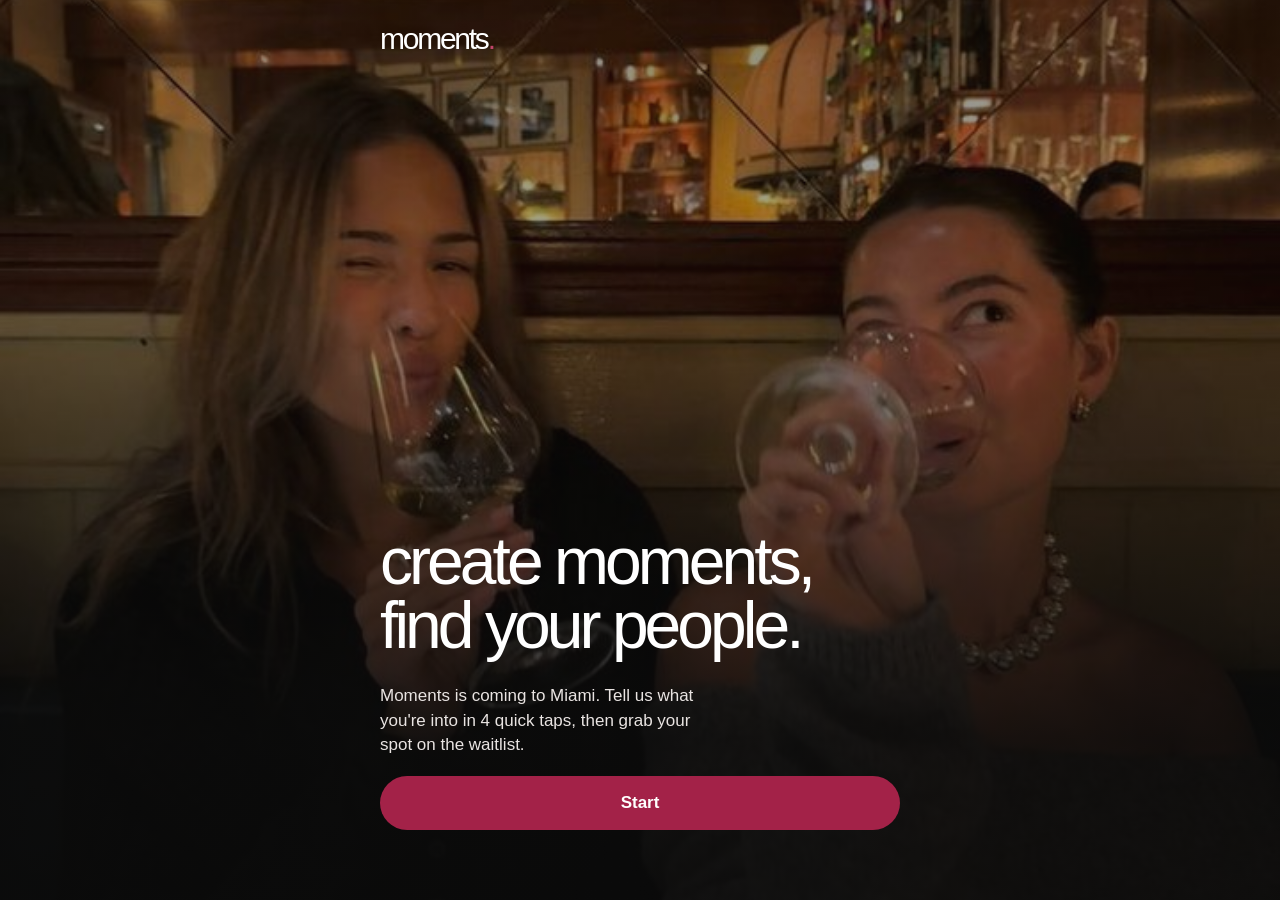
==== index.html @ bbe59e4f "First screen: full-height photo background Co-Authored-By: Claude Opus 5.5 <noreply@anthropic.com>" ====
<!doctype html>
<html lang="en">
<head>
<meta charset="utf-8">
<meta name="viewport" content="width=device-width, initial-scale=1, viewport-fit=cover">
<title>Moments · Join the waitlist</title>
<meta name="description" content="create moments, find your people. Plans, communities and new friends in Miami.">
<meta property="og:title" content="moments · join the waitlist">
<meta property="og:description" content="create moments, find your people. Plans and new friends in Miami.">
<meta name="theme-color" content="#0B0B0B">
<script>
  // Paste the Google Apps Script web app URL here (see SETUP.md). Until then, sign-ups only show a thank-you.
  window.WAITLIST_ENDPOINT = "https://script.google.com/macros/s/AKfycbxriyoSWxrkqV6yynrKj9IRLuREBVm7RMx609-tjn_zmGp96DFDYtITCOXWHgoYKpwS/exec";
</script>
<style>
  :root {
    --ink: #0B0B0B;
    --paper: #FFFFFF;
    --soft: #B8B2B3;
    --line: #2E2A2B;
    --field: #161415;
    --wine: #A32248;
    --wine-bright: #C0446A;
    --error: #FF9DB0;
    color-scheme: dark;
  }
  * { box-sizing: border-box; }
  html, body { margin: 0; background: var(--ink); color: var(--paper); font-family: -apple-system, BlinkMacSystemFont, "SF Pro Text", "Helvetica Neue", Helvetica, Arial, sans-serif; -webkit-font-smoothing: antialiased; }
  .wrap { max-width: 560px; margin: 0 auto; width: 100%; padding-inline: 20px; }
  header { padding-block: max(24px, env(safe-area-inset-top)) 8px; }
  .wordmark { font-family: "Helvetica Neue", Helvetica, Arial, sans-serif; font-size: 30px; font-weight: 400; letter-spacing: -0.075em; line-height: 1; }
  .wordmark span { color: var(--wine-bright); }
  .display { font-family: "Helvetica Neue", Helvetica, Arial, sans-serif; font-weight: 400; letter-spacing: -0.06em; line-height: 0.98; margin: 0; text-wrap: balance; }
  .intro h1 { font-size: clamp(42px, 12vw, 66px); }
  body.on-intro { background: transparent; }
  body.on-intro::before { content: ""; position: fixed; inset: 0; z-index: -1; background: linear-gradient(rgba(11,11,11,.45), rgba(11,11,11,.35) 35%, rgba(11,11,11,.9) 82%), url(images/rooftop.jpg) center / cover no-repeat; }
  body.on-intro .intro { min-height: calc(100vh - 150px); min-height: calc(100svh - 150px); justify-content: flex-end; }
  body.on-intro .lede { color: #E9E4E2; }
  .lede { margin: 12px 0 0; font-size: 17px; line-height: 1.45; color: var(--soft); max-width: 36ch; }
  main { padding-block: 18px max(40px, env(safe-area-inset-bottom)); }

  .progress { display: flex; gap: 6px; margin-bottom: 18px; }
  .progress span { flex: 1; height: 3px; border-radius: 2px; background: var(--line); }
  .progress span.on { background: var(--wine-bright); }
  .step { display: flex; flex-direction: column; gap: 14px; }
  .q-count { font-size: 13px; color: var(--soft); letter-spacing: 0.4px; }
  .step h2 { font-size: clamp(30px, 8.5vw, 42px); }
  .q-hint { font-size: 14px; color: var(--soft); margin: -4px 0 0; }

  .tiles { display: grid; grid-template-columns: repeat(2, minmax(0, 1fr)); gap: 10px; }
  @media (min-width: 520px) { .tiles.three { grid-template-columns: repeat(3, minmax(0, 1fr)); } }
  .tile { position: relative; display: block; aspect-ratio: 4 / 5; border-radius: 16px; overflow: hidden; cursor: pointer; background: var(--tone, #3A2E2B); max-width: 100%; }
  .tile input { position: absolute; opacity: 0; width: 1px; height: 1px; }
  .tile img { position: absolute; inset: 0; width: 100%; height: 100%; object-fit: cover; }
  .tile::after { content: ""; position: absolute; inset: 0; background: linear-gradient(180deg, rgba(11,11,11,0) 35%, rgba(11,11,11,.78) 100%); }
  .tile .label { position: absolute; left: 12px; right: 12px; bottom: 12px; z-index: 1; font-family: "Helvetica Neue", Helvetica, Arial, sans-serif; font-size: 20px; line-height: 1; letter-spacing: -0.05em; }
  .tile .tick { position: absolute; top: 10px; right: 10px; z-index: 1; width: 26px; height: 26px; border-radius: 50%; border: 1.5px solid rgba(255,255,255,.8); display: flex; align-items: center; justify-content: center; font-size: 14px; color: transparent; }
  .tile .label small { display: block; margin-top: 5px; font-family: -apple-system, BlinkMacSystemFont, "Helvetica Neue", Arial, sans-serif; font-size: 13px; letter-spacing: 0; line-height: 1.2; color: rgba(255,255,255,.82); }
  .tile.short { aspect-ratio: auto; height: 92px; }
  .tiles.one { grid-template-columns: minmax(0, 1fr); }
  .tile.wide { grid-column: 1 / -1; aspect-ratio: auto; height: 200px; }
  .tile.short::after { display: none; }
  .tile:has(input:checked) { outline: 3px solid var(--paper); outline-offset: -3px; }
  .tile:has(input:checked) .tick { background: var(--wine-bright); border-color: var(--wine-bright); color: var(--paper); }
  .tile:has(input:focus-visible) { outline: 3px solid var(--wine-bright); outline-offset: 2px; }

  .opts { display: flex; flex-direction: column; gap: 10px; }
  .opt { position: relative; display: flex; align-items: center; justify-content: space-between; gap: 12px; min-height: 58px; padding: 0 18px; border: 1px solid var(--line); border-radius: 16px; background: var(--field); font-size: 17px; cursor: pointer; }
  .opt input { position: absolute; opacity: 0; width: 1px; height: 1px; }
  .opt .dot { width: 22px; height: 22px; border-radius: 50%; border: 1.5px solid #6B6567; flex-shrink: 0; }
  .opt:has(input:checked) { background: var(--paper); color: var(--ink); border-color: var(--paper); }
  .opt:has(input:checked) .dot { border: 7px solid var(--wine); background: var(--paper); }
  .opt:has(input:focus-visible) { outline: 2px solid var(--wine-bright); outline-offset: 2px; }
  .nav { display: flex; gap: 10px; margin-top: 4px; }
  .btn { height: 54px; border: 0; border-radius: 999px; font: inherit; font-size: 17px; font-weight: 600; cursor: pointer; padding: 0 22px; }
  .btn.primary { flex: 1; background: var(--wine); color: var(--paper); }
  .btn.ghost { background: transparent; color: var(--paper); border: 1px solid var(--line); }
  .btn:focus-visible, input:focus-visible, select:focus-visible, .check:focus-within { outline: 2px solid var(--wine-bright); outline-offset: 2px; }
  .error { color: var(--error); font-size: 14px; margin: 0; }

  form.details { display: flex; flex-direction: column; gap: 16px; }
  .field { display: flex; flex-direction: column; gap: 7px; }
  label.f { font-size: 14px; font-weight: 600; }
  .hint { font-weight: 400; color: var(--soft); }
  .consent { margin: 0; font-size: 12px; line-height: 1.45; color: var(--soft); }
  input[type=text], input[type=email], input[type=tel], select { height: 52px; width: 100%; border-radius: 14px; border: 1px solid var(--line); background: var(--field); color: var(--paper); font: inherit; font-size: 16px; padding: 0 16px; }
  .check { display: flex; gap: 12px; align-items: flex-start; padding: 14px; border: 1px solid var(--line); border-radius: 14px; background: var(--field); cursor: pointer; }
  .check input { width: 20px; height: 20px; margin: 1px 0 0; accent-color: var(--wine); flex-shrink: 0; }
  .check span { font-size: 15px; line-height: 1.4; }
  .check small { display: block; color: var(--soft); font-size: 13px; margin-top: 2px; }
  .fine { font-size: 13px; color: var(--soft); line-height: 1.5; text-align: center; margin: 0; }
  .thanks { display: flex; flex-direction: column; gap: 12px; padding-top: 12px; }
  .thanks h2 { font-size: 40px; }
  .thanks p { margin: 0; font-size: 16px; color: var(--soft); line-height: 1.5; }
  .invite { margin-top: 18px; padding: 18px; border: 1px solid var(--line); border-radius: 18px; background: var(--field); display: flex; flex-direction: column; gap: 10px; }
  .invite h3 { font-size: 28px; }
  .invite-link { padding: 12px 14px; border-radius: 12px; background: var(--ink); border: 1px solid var(--line); font-size: 14px; color: var(--soft); overflow-wrap: anywhere; user-select: all; }
  .copied { margin: 0; font-size: 14px; color: var(--soft); min-height: 1em; }
  [hidden] { display: none !important; }
  @media (prefers-reduced-motion: no-preference) { .step:not([hidden]) { animation: rise .25s ease; } @keyframes rise { from { opacity: .4; transform: translateY(6px); } to { opacity: 1; transform: none; } } }
</style>
</head>
<body class="on-intro">
  <header class="wrap">
    <div class="wordmark">moments<span>.</span></div>
  </header>

  <main class="wrap">
    <section class="intro step" data-step="0">
      <h1 class="display">create moments,<br>find your people.</h1>
      <p class="lede">Moments is coming to Miami. Tell us what you're into in 4 quick taps, then grab your spot on the waitlist.</p>
      <div class="nav"><button class="btn primary" type="button" data-next>Start</button></div>
    </section>

    <div class="progress" id="progress" hidden aria-hidden="true"><span></span><span></span><span></span><span></span><span></span></div>

    <section class="step" data-step="1" data-key="moments" data-multi hidden>
      <span class="q-count">1 of 4</span>
      <h2 class="display">what are your favorite moments?</h2>
      <p class="q-hint">Pick as many as you like.</p>
      <div class="tiles">
        <label class="tile" style="--tone:#5E5A4E"><input type="checkbox" name="moments" value="wellness moments"><img src="images/wellness.jpg" alt="" onerror="this.remove()"><span class="tick">✓</span><span class="label">wellness moments<small>wellness + sports</small></span></label>
        <label class="tile" style="--tone:#4C4640"><input type="checkbox" name="moments" value="pop-up moments"><img src="images/popup.jpg" alt="" onerror="this.remove()"><span class="tick">✓</span><span class="label">pop-up moments<small>brand pop-ups</small></span></label>
        <label class="tile" style="--tone:#3A2E2B"><input type="checkbox" name="moments" value="rooftop moments"><img src="images/rooftop.jpg" alt="" onerror="this.remove()"><span class="tick">✓</span><span class="label">rooftop moments<small>wine + rooftops</small></span></label>
        <label class="tile" style="--tone:#6B5148"><input type="checkbox" name="moments" value="creative moments"><img src="images/creative.jpg" alt="" onerror="this.remove()"><span class="tick">✓</span><span class="label">creative moments<small>art + creative</small></span></label>
        <label class="tile" style="--tone:#5A4A42"><input type="checkbox" name="moments" value="book moments"><img src="images/book.jpg" alt="" onerror="this.remove()"><span class="tick">✓</span><span class="label">book moments<small>book club</small></span></label>
        <label class="tile" style="--tone:#46423E"><input type="checkbox" name="moments" value="faith moments"><img src="images/faith.jpg" alt="" onerror="this.remove()"><span class="tick">✓</span><span class="label">faith moments<small>bible study + community</small></span></label>
        <label class="tile wide" style="--tone:#383436"><input type="checkbox" name="moments" value="career moments"><img src="images/career.jpg" alt="" onerror="this.remove()"><span class="tick">✓</span><span class="label">career moments<small>founders + career</small></span></label>
      </div>
      <p class="error" role="alert" hidden></p>
      <div class="nav"><button class="btn ghost" type="button" data-back>Back</button><button class="btn primary" type="button" data-next>Next</button></div>
    </section>

    

    

    <section class="step" data-step="2" data-key="intent" data-multi hidden>
      <span class="q-count">2 of 4</span>
      <h2 class="display">what sounds most interesting?</h2>
      <p class="q-hint">Pick all that fit.</p>
      <div class="tiles">
        <label class="tile wide" style="--tone:#3A2E2B"><input type="checkbox" name="intent" value="meeting new friends in miami"><img src="images/intent-discover.jpg" alt="" onerror="this.remove()"><span class="tick">✓</span><span class="label">meeting new friends in miami</span></label>
        <label class="tile wide" style="--tone:#4C4640"><input type="checkbox" name="intent" value="discovering new moments in miami"><img src="images/intent-friends.jpg" alt="" onerror="this.remove()"><span class="tick">✓</span><span class="label">discovering new moments in miami</span></label>
        <label class="tile wide" style="--tone:#6B5148"><input type="checkbox" name="intent" value="hosting my own moments"><img src="images/intent-host.jpg" alt="" onerror="this.remove()"><span class="tick">✓</span><span class="label">hosting my own moments</span></label>
      </div>
      <p class="error" role="alert" hidden></p>
      <div class="nav"><button class="btn ghost" type="button" data-back>Back</button><button class="btn primary" type="button" data-next>Next</button></div>
    </section>

    <section class="step" data-step="3" data-key="age" hidden>
      <span class="q-count">3 of 4</span>
      <h2 class="display">what's your age?</h2>
      <p class="q-hint">So we can match you with girls in your age range.</p>
      <div class="opts">
        <label class="opt"><input type="radio" name="age" value="21-25"><span>21 to 25</span><span class="dot" aria-hidden="true"></span></label>
        <label class="opt"><input type="radio" name="age" value="26-30"><span>26 to 30</span><span class="dot" aria-hidden="true"></span></label>
        <label class="opt"><input type="radio" name="age" value="31-35"><span>31 to 35</span><span class="dot" aria-hidden="true"></span></label>
        <label class="opt"><input type="radio" name="age" value="36+"><span>36+</span><span class="dot" aria-hidden="true"></span></label>
      </div>
      <p class="error" role="alert" hidden></p>
      <div class="nav"><button class="btn ghost" type="button" data-back>Back</button><button class="btn primary" type="button" data-next>Next</button></div>
    </section>

    <section class="step" data-step="4" data-key="miami" hidden>
      <span class="q-count">4 of 4</span>
      <h2 class="display">how long have you been in miami for?</h2>
      <p class="q-hint">Pick one.</p>
      <div class="opts">
        <label class="opt"><input type="radio" name="miami" value="moving soon"><span>moving here soon</span><span class="dot" aria-hidden="true"></span></label>
        <label class="opt"><input type="radio" name="miami" value="under 6 months"><span>under 6 months</span><span class="dot" aria-hidden="true"></span></label>
        <label class="opt"><input type="radio" name="miami" value="6 months to 2 years"><span>6 months to 2 years</span><span class="dot" aria-hidden="true"></span></label>
        <label class="opt"><input type="radio" name="miami" value="2+ years"><span>2+ years</span><span class="dot" aria-hidden="true"></span></label>
        <label class="opt"><input type="radio" name="miami" value="born and raised"><span>born and raised</span><span class="dot" aria-hidden="true"></span></label>
        <label class="opt"><input type="radio" name="miami" value="just visiting"><span>just visiting</span><span class="dot" aria-hidden="true"></span></label>
      </div>
      <p class="error" role="alert" hidden></p>
      <div class="nav"><button class="btn ghost" type="button" data-back>Back</button><button class="btn primary" type="button" data-next>Next</button></div>
    </section>

    <section class="step" data-step="5" hidden>
      <h2 class="display">want to be the first to know when we launch?</h2>
      <p class="q-hint">Save your spot on the waitlist.</p>
      <form class="details" id="details" novalidate>
        <div class="field"><label class="f" for="name">First name</label><input id="name" name="name" type="text" autocomplete="given-name" required></div>
        <div class="field"><label class="f" for="email">Email</label><input id="email" name="email" type="email" autocomplete="email" inputmode="email" required></div>
        <div class="field">
          <label class="f" for="phone">Phone <span class="hint">(optional, for a text on launch day)</span></label>
          <input id="phone" name="phone" type="tel" autocomplete="tel" inputmode="tel" placeholder="(305) 555-0123">
          <p class="consent">By adding your number you agree to get texts from Moments about launch and meetups. Message and data rates may apply. Reply STOP to opt out.</p>
        </div>
        <div class="field"><label class="f" for="instagram">Instagram <span class="hint">(optional)</span></label><input id="instagram" name="instagram" type="text" autocomplete="off" autocapitalize="off" placeholder="@yourhandle"></div>
        <div class="field">
          <label class="f" for="hood">Neighborhood</label>
          <select id="hood" name="neighborhood" required>
            <option value="">Choose one</option>
            <option>Brickell</option><option>Wynwood</option><option>Edgewater</option><option>Downtown</option>
            <option>Coconut Grove</option><option>Coral Gables</option><option>South Beach</option><option>Design District</option>
            <option>Little Havana</option><option>Pinecrest</option><option>Key Biscayne</option><option>Other Miami area</option>
            <option>Not in Miami yet</option>
          </select>
        </div>
        <p class="error" id="form-error" role="alert" hidden></p>
        <div class="nav"><button class="btn ghost" type="button" data-back>Back</button><button class="btn primary" type="submit" id="submit">Join the waitlist</button></div>
        <p class="fine">We'll only email you about Moments. No spam, unsubscribe anytime.</p>
      </form>
    </section>

    <section class="thanks" id="thanks" hidden aria-live="polite">
      <h2 class="display">you're on the list.</h2>
      <p>We'll email you as soon as Moments opens in Miami. Follow along on Instagram for the first meetups.</p>
      <div class="invite">
        <h3 class="display">invite a friend</h3>
        <p>Moments is better with your people. Send her your link and you'll both get in first.</p>
        <div class="invite-link"><span id="invite-url"></span></div>
        <div class="nav"><button class="btn primary" type="button" id="share">Share my link</button><button class="btn ghost" type="button" id="copy">Copy</button></div>
        <p class="copied" id="copied" role="status"></p>
      </div>
    </section>
  </main>

<script>
(function () {
  var steps = Array.prototype.slice.call(document.querySelectorAll('.step'));
  var progress = document.getElementById('progress');
  var bars = progress.querySelectorAll('span');
  var current = 0;

  function show(n) {
    steps.forEach(function (s) { s.hidden = Number(s.dataset.step) !== n; });
    progress.hidden = n === 0;
    document.body.classList.toggle('on-intro', n === 0);
    for (var i = 0; i < bars.length; i++) bars[i].classList.toggle('on', i < n);
    current = n;
    window.scrollTo({ top: 0, behavior: 'smooth' });
    var h = steps[n].querySelector('h1, h2');
    if (h) { h.setAttribute('tabindex', '-1'); h.focus({ preventScroll: true }); }
  }
  function picked(step) {
    var key = step.dataset.key;
    return Array.prototype.map.call(step.querySelectorAll('input[name="' + key + '"]:checked'), function (i) { return i.value; });
  }

  document.addEventListener('click', function (e) {
    var step = e.target.closest('.step');
    if (!step) return;
    if (e.target.closest('[data-back]')) { show(Math.max(0, current - 1)); return; }
    if (e.target.closest('[data-next]')) {
      if (step.dataset.key) {
        var err = step.querySelector('.error');
        if (!picked(step).length) { err.textContent = step.dataset.multi !== undefined ? 'Pick at least one.' : 'Pick one to continue.'; err.hidden = false; return; }
        err.hidden = true;
      }
      show(current + 1);
    }
  });
  document.addEventListener('change', function (e) {
    var step = e.target.closest('.step');
    if (step) { var err = step.querySelector('.error'); if (err) err.hidden = true; }
  });

  function setInvite(code) {
    var url = location.origin + location.pathname + '?utm_source=friend&ref=' + encodeURIComponent(code);
    document.getElementById('invite-url').textContent = url;
    var msg = document.getElementById('copied');
    document.getElementById('share').onclick = function () {
      var text = "come find your people with me on moments, it's launching in miami";
      if (navigator.share) { navigator.share({ title: 'moments', text: text, url: url }).catch(function () {}); }
      else { copy(); }
    };
    function copy() {
      if (navigator.clipboard) navigator.clipboard.writeText(url).then(function () { msg.textContent = 'Link copied.'; }, function () { msg.textContent = 'Press and hold the link to copy it.'; });
      else msg.textContent = 'Press and hold the link to copy it.';
    }
    document.getElementById('copy').onclick = copy;
  }

  var form = document.getElementById('details');
  var ferr = document.getElementById('form-error');
  var btn = document.getElementById('submit');
  function fail(msg, el) { ferr.textContent = msg; ferr.hidden = false; if (el) el.focus(); }
  form.addEventListener('input', function () { ferr.hidden = true; });
  form.addEventListener('submit', function (e) {
    e.preventDefault();
    var name = form.name.value.trim(), email = form.email.value.trim();
    if (!name) return fail('Add your first name.', form.name);
    if (!/^[^\s@]+@[^\s@]+\.[^\s@]+$/.test(email)) return fail('Add a valid email so we can let you know when we open.', form.email);
    var phoneDigits = form.phone.value.replace(/\D/g, '');
    if (form.phone.value.trim() && (phoneDigits.length < 10 || phoneDigits.length > 15)) return fail('That phone number looks too short. Fix it or leave it empty.', form.phone);
    if (!form.neighborhood.value) return fail('Pick your neighborhood.', form.neighborhood);

    var params = new URLSearchParams(location.search);
    var data = new FormData();
    data.append('name', name);
    data.append('email', email);
    data.append('instagram', form.instagram.value.trim().replace(/^@+/, ''));
    data.append('phone', phoneDigits);
    data.append('text_consent', phoneDigits ? 'yes' : '');
    data.append('neighborhood', form.neighborhood.value);
    ['moments', 'intent', 'age', 'miami'].forEach(function (k) {
      data.append(k, picked(document.querySelector('.step[data-key="' + k + '"]')).join(', '));
    });
    data.append('host', /hosting/.test(picked(document.querySelector('.step[data-key="intent"]')).join(' ')) ? 'yes' : '');
    var code = (name.normalize('NFD').replace(/[\u0300-\u036f]/g, '').toLowerCase().replace(/[^a-z]/g, '').slice(0, 10) || 'friend') + Math.random().toString(36).slice(2, 6);
    data.append('invite_code', code);
    data.append('ref', params.get('ref') || '');
    setInvite(code);
    data.append('source', params.get('utm_source') || '');
    data.append('campaign', params.get('utm_campaign') || '');

    btn.disabled = true; btn.textContent = 'Joining…';
    function done() { steps.forEach(function (s) { s.hidden = true; }); progress.hidden = true; document.getElementById('thanks').hidden = false; window.scrollTo({ top: 0, behavior: 'smooth' }); }
    if (!window.WAITLIST_ENDPOINT) { done(); return; }
    fetch(window.WAITLIST_ENDPOINT, { method: 'POST', mode: 'no-cors', body: data })
      .then(done)
      .catch(function () { btn.disabled = false; btn.textContent = 'Join the waitlist'; fail("That didn't go through. Check your connection and try again."); });
  });
})();
</script>
</body>
</html>
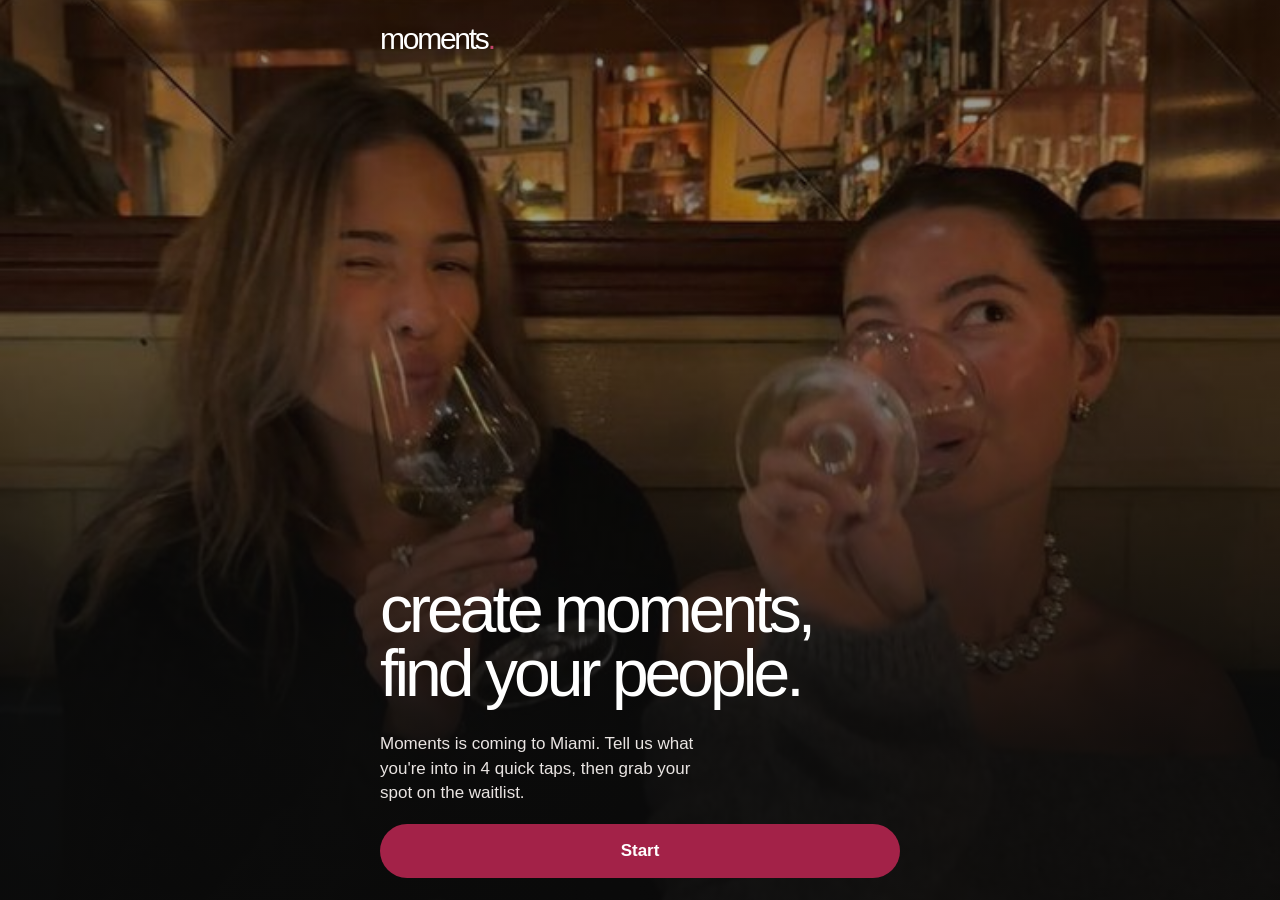
==== commit d2eab982: "First screen: Start button sits at the bottom edge Co-Authored-By: Claude Opus 5.5 <noreply@anthropi" ====
--- a/index.html
+++ b/index.html
@@ -34,7 +34,8 @@
   .intro h1 { font-size: clamp(42px, 12vw, 66px); }
   body.on-intro { background: transparent; }
   body.on-intro::before { content: ""; position: fixed; inset: 0; z-index: -1; background: linear-gradient(rgba(11,11,11,.45), rgba(11,11,11,.35) 35%, rgba(11,11,11,.9) 82%), url(images/rooftop.jpg) center / cover no-repeat; }
-  body.on-intro .intro { min-height: calc(100vh - 150px); min-height: calc(100svh - 150px); justify-content: flex-end; }
+  body.on-intro main { padding-bottom: max(22px, env(safe-area-inset-bottom)); }
+  body.on-intro .intro { min-height: calc(100vh - 102px); min-height: calc(100svh - 102px); justify-content: flex-end; }
   body.on-intro .lede { color: #E9E4E2; }
   .lede { margin: 12px 0 0; font-size: 17px; line-height: 1.45; color: var(--soft); max-width: 36ch; }
   main { padding-block: 18px max(40px, env(safe-area-inset-bottom)); }
@@ -66,6 +67,10 @@
 
   .opts { display: flex; flex-direction: column; gap: 10px; }
   .opt { position: relative; display: flex; align-items: center; justify-content: space-between; gap: 12px; min-height: 58px; padding: 0 18px; border: 1px solid var(--line); border-radius: 16px; background: var(--field); font-size: 17px; cursor: pointer; }
+  .step:has(.opts) { min-height: calc(100vh - 160px); min-height: calc(100svh - 160px); }
+  .step:has(.opts) .opts { flex: 1; }
+  .step:has(.opts) .opt { flex: 1; max-height: 112px; }
+  .step:has(.opts) .nav { margin-top: auto; padding-top: 6px; }
   .opt input { position: absolute; opacity: 0; width: 1px; height: 1px; }
   .opt .dot { width: 22px; height: 22px; border-radius: 50%; border: 1.5px solid #6B6567; flex-shrink: 0; }
   .opt:has(input:checked) { background: var(--paper); color: var(--ink); border-color: var(--paper); }
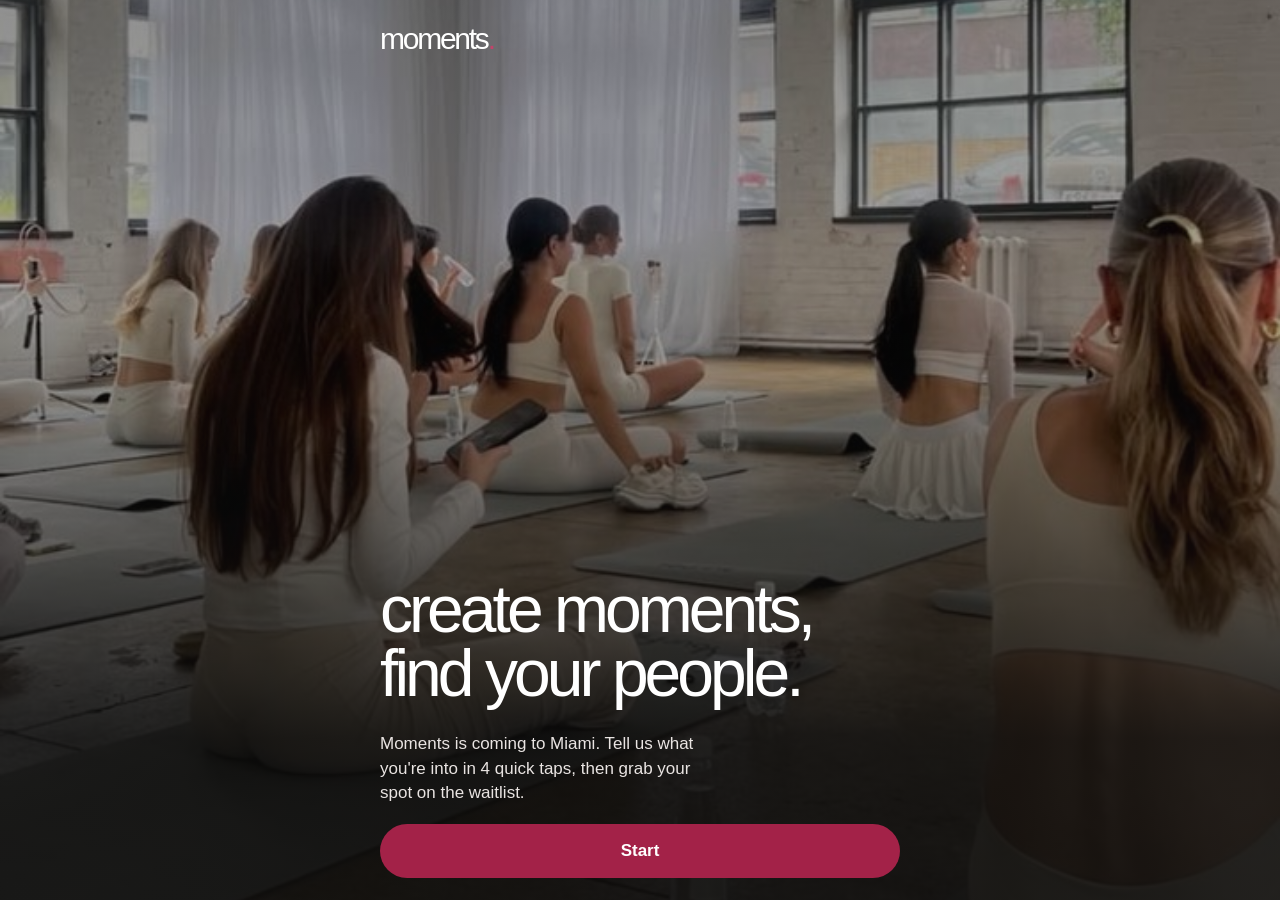
==== commit 3ae4f4e2: "Faster first-screen slideshow Co-Authored-By: Claude Opus 5.5 <noreply@anthropic.com>" ====
--- a/index.html
+++ b/index.html
@@ -33,7 +33,11 @@
   .display { font-family: "Helvetica Neue", Helvetica, Arial, sans-serif; font-weight: 400; letter-spacing: -0.06em; line-height: 0.98; margin: 0; text-wrap: balance; }
   .intro h1 { font-size: clamp(42px, 12vw, 66px); }
   body.on-intro { background: transparent; }
-  body.on-intro::before { content: ""; position: fixed; inset: 0; z-index: -1; background: linear-gradient(rgba(11,11,11,.45), rgba(11,11,11,.35) 35%, rgba(11,11,11,.9) 82%), url(images/rooftop.jpg) center / cover no-repeat; }
+  .intro-bg { position: fixed; inset: 0; z-index: -1; display: none; background: var(--ink); }
+  body.on-intro .intro-bg { display: block; }
+  .intro-bg i { position: absolute; inset: 0; background-size: cover; background-position: center; opacity: 0; transition: opacity .3s ease; }
+  .intro-bg i.on { opacity: 1; }
+  .intro-bg::after { content: ""; position: absolute; inset: 0; background: linear-gradient(rgba(11,11,11,.45), rgba(11,11,11,.35) 35%, rgba(11,11,11,.9) 82%); }
   body.on-intro main { padding-bottom: max(22px, env(safe-area-inset-bottom)); }
   body.on-intro .intro { min-height: calc(100vh - 102px); min-height: calc(100svh - 102px); justify-content: flex-end; }
   body.on-intro .lede { color: #E9E4E2; }
@@ -106,6 +110,7 @@
 </style>
 </head>
 <body class="on-intro">
+  <div class="intro-bg" aria-hidden="true"><i class="on" style="background-image:url(images/rooftop.jpg)"></i><i style="background-image:url(images/wellness.jpg)"></i><i style="background-image:url(images/popup.jpg)"></i><i style="background-image:url(images/creative.jpg)"></i><i style="background-image:url(images/book.jpg)"></i></div>
   <header class="wrap">
     <div class="wordmark">moments<span>.</span></div>
   </header>
@@ -231,6 +236,15 @@
   var bars = progress.querySelectorAll('span');
   var current = 0;
 
+  (function () {
+    var slides = document.querySelectorAll('.intro-bg i'), at = 0;
+    if (slides.length < 2 || (window.matchMedia && matchMedia('(prefers-reduced-motion: reduce)').matches)) return;
+    setInterval(function () {
+      if (!document.body.classList.contains('on-intro')) return;
+      slides[at].classList.remove('on'); at = (at + 1) % slides.length; slides[at].classList.add('on');
+    }, 900);
+  })();
+
   function show(n) {
     steps.forEach(function (s) { s.hidden = Number(s.dataset.step) !== n; });
     progress.hidden = n === 0;
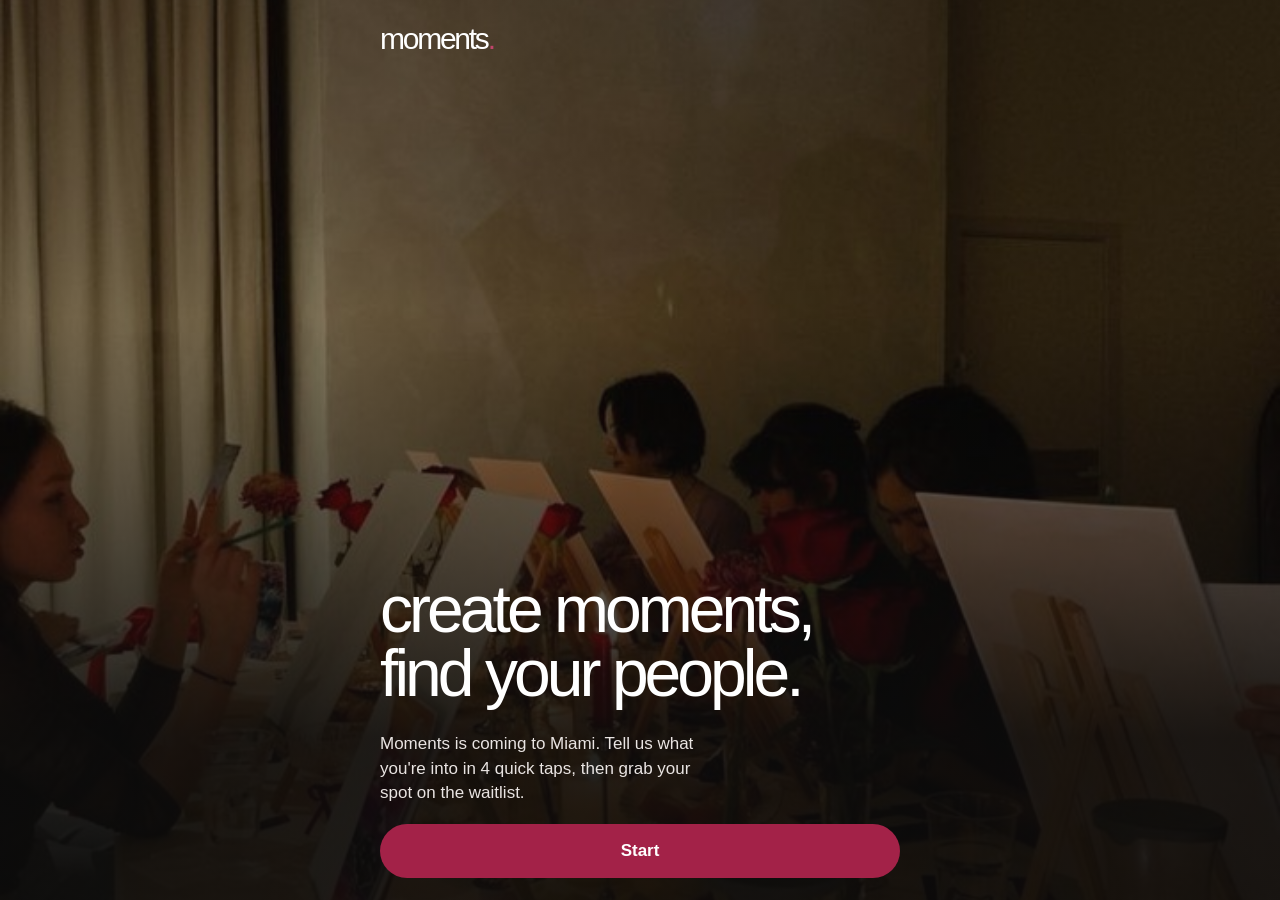
==== commit 3873b8da: "First-screen slideshow: hard cuts, faster Co-Authored-By: Claude Opus 5.5 <noreply@anthropic.com>" ====
--- a/index.html
+++ b/index.html
@@ -35,7 +35,7 @@
   body.on-intro { background: transparent; }
   .intro-bg { position: fixed; inset: 0; z-index: -1; display: none; background: var(--ink); }
   body.on-intro .intro-bg { display: block; }
-  .intro-bg i { position: absolute; inset: 0; background-size: cover; background-position: center; opacity: 0; transition: opacity .3s ease; }
+  .intro-bg i { position: absolute; inset: 0; background-size: cover; background-position: center; opacity: 0; }
   .intro-bg i.on { opacity: 1; }
   .intro-bg::after { content: ""; position: absolute; inset: 0; background: linear-gradient(rgba(11,11,11,.45), rgba(11,11,11,.35) 35%, rgba(11,11,11,.9) 82%); }
   body.on-intro main { padding-bottom: max(22px, env(safe-area-inset-bottom)); }
@@ -242,7 +242,7 @@
     setInterval(function () {
       if (!document.body.classList.contains('on-intro')) return;
       slides[at].classList.remove('on'); at = (at + 1) % slides.length; slides[at].classList.add('on');
-    }, 900);
+    }, 450);
   })();
 
   function show(n) {
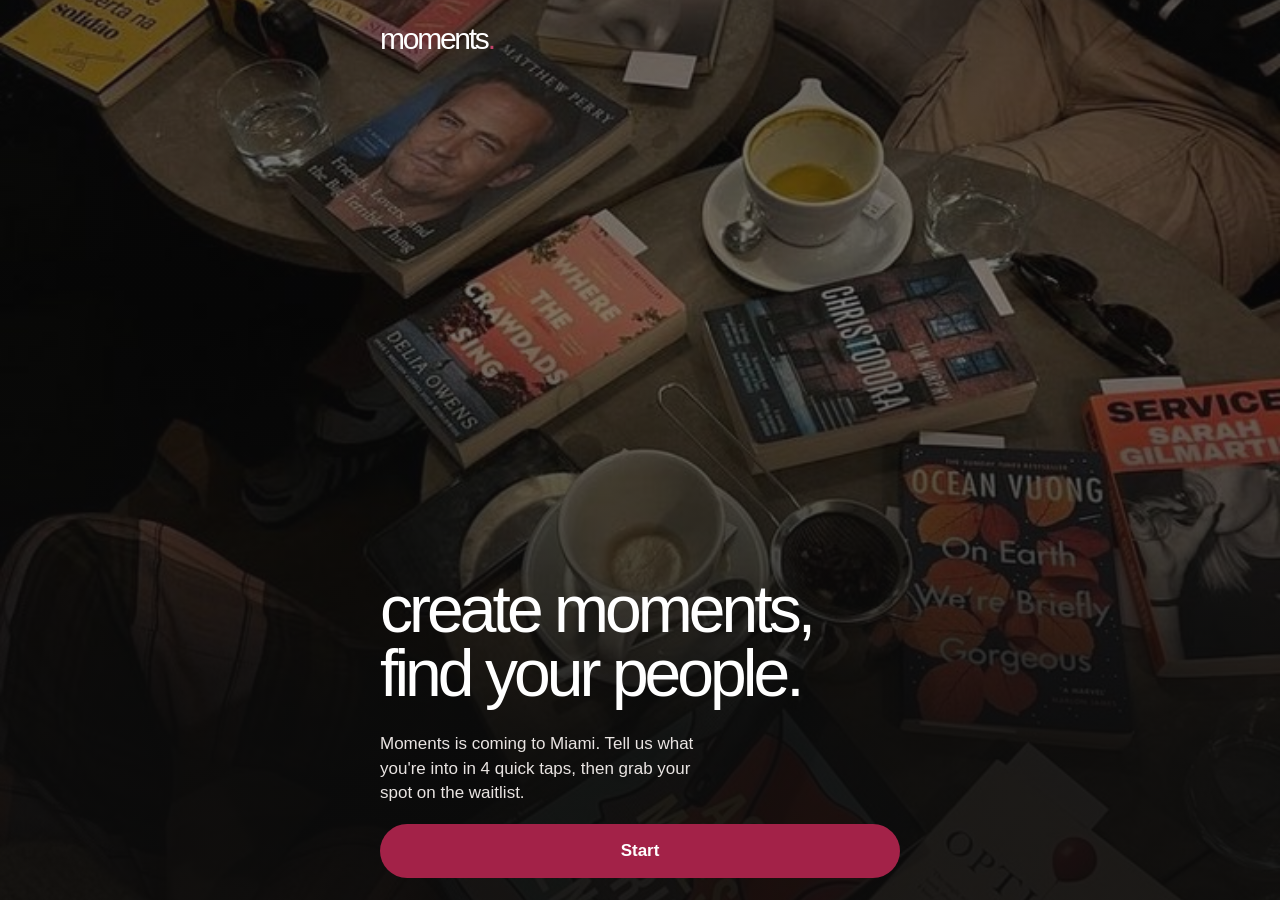
==== commit fe90f15b: "First screen: slightly darker overlay Co-Authored-By: Claude Opus 5.5 <noreply@anthropic.com>" ====
--- a/index.html
+++ b/index.html
@@ -37,7 +37,7 @@
   body.on-intro .intro-bg { display: block; }
   .intro-bg i { position: absolute; inset: 0; background-size: cover; background-position: center; opacity: 0; }
   .intro-bg i.on { opacity: 1; }
-  .intro-bg::after { content: ""; position: absolute; inset: 0; background: linear-gradient(rgba(11,11,11,.45), rgba(11,11,11,.35) 35%, rgba(11,11,11,.9) 82%); }
+  .intro-bg::after { content: ""; position: absolute; inset: 0; background: linear-gradient(rgba(11,11,11,.58), rgba(11,11,11,.5) 35%, rgba(11,11,11,.92) 82%); }
   body.on-intro main { padding-bottom: max(22px, env(safe-area-inset-bottom)); }
   body.on-intro .intro { min-height: calc(100vh - 102px); min-height: calc(100svh - 102px); justify-content: flex-end; }
   body.on-intro .lede { color: #E9E4E2; }
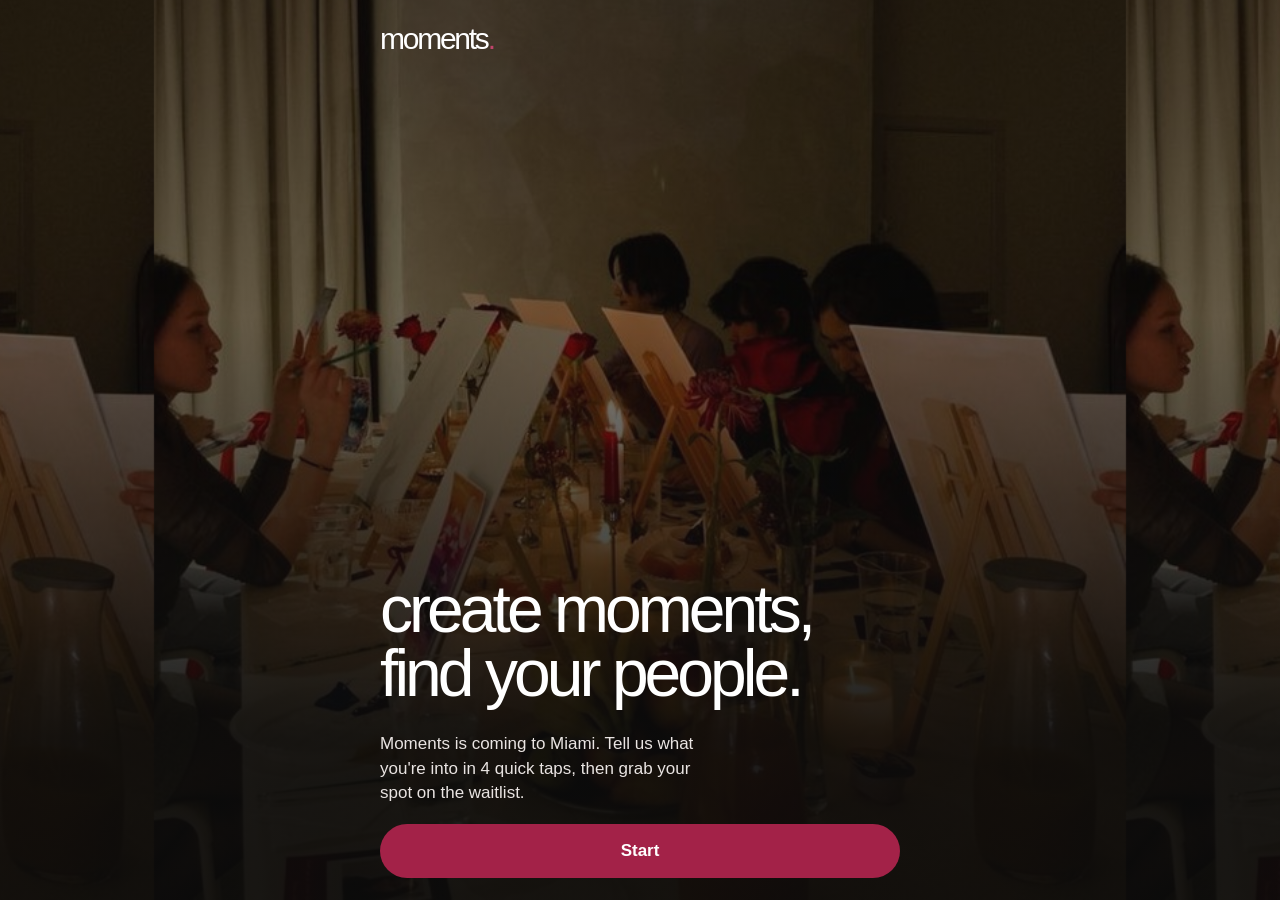
==== commit 99d82e0b: "First screen: paint-night photo shifted up Co-Authored-By: Claude Opus 5.5 <noreply@anthropic.com>" ====
--- a/index.html
+++ b/index.html
@@ -110,7 +110,7 @@
 </style>
 </head>
 <body class="on-intro">
-  <div class="intro-bg" aria-hidden="true"><i class="on" style="background-image:url(images/rooftop.jpg)"></i><i style="background-image:url(images/wellness.jpg)"></i><i style="background-image:url(images/popup.jpg)"></i><i style="background-image:url(images/creative.jpg)"></i><i style="background-image:url(images/book.jpg)"></i></div>
+  <div class="intro-bg" aria-hidden="true"><i class="on" style="background-image:url(images/rooftop.jpg)"></i><i style="background-image:url(images/wellness.jpg)"></i><i style="background-image:url(images/popup.jpg)"></i><i style="background-image:url(images/creative.jpg);background-size:auto 135%;background-position:50% 100%"></i><i style="background-image:url(images/book.jpg)"></i></div>
   <header class="wrap">
     <div class="wordmark">moments<span>.</span></div>
   </header>
